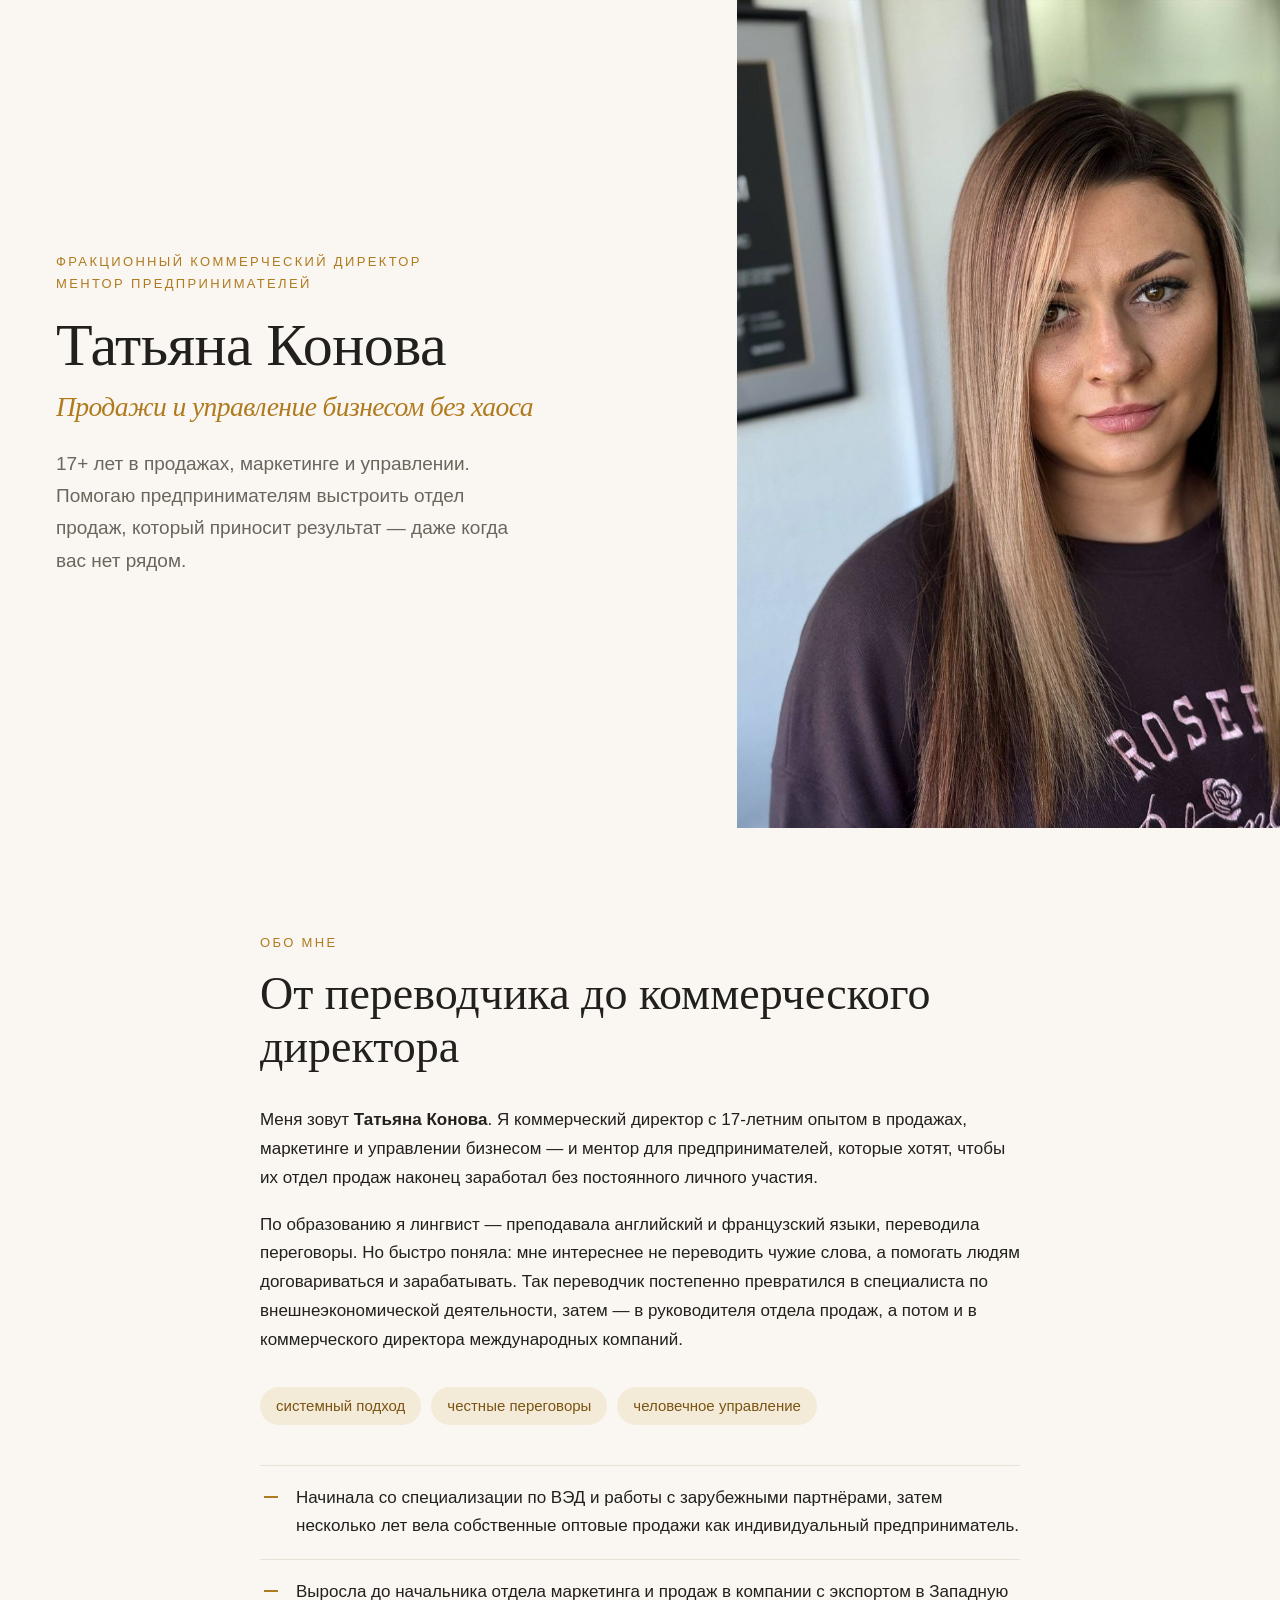
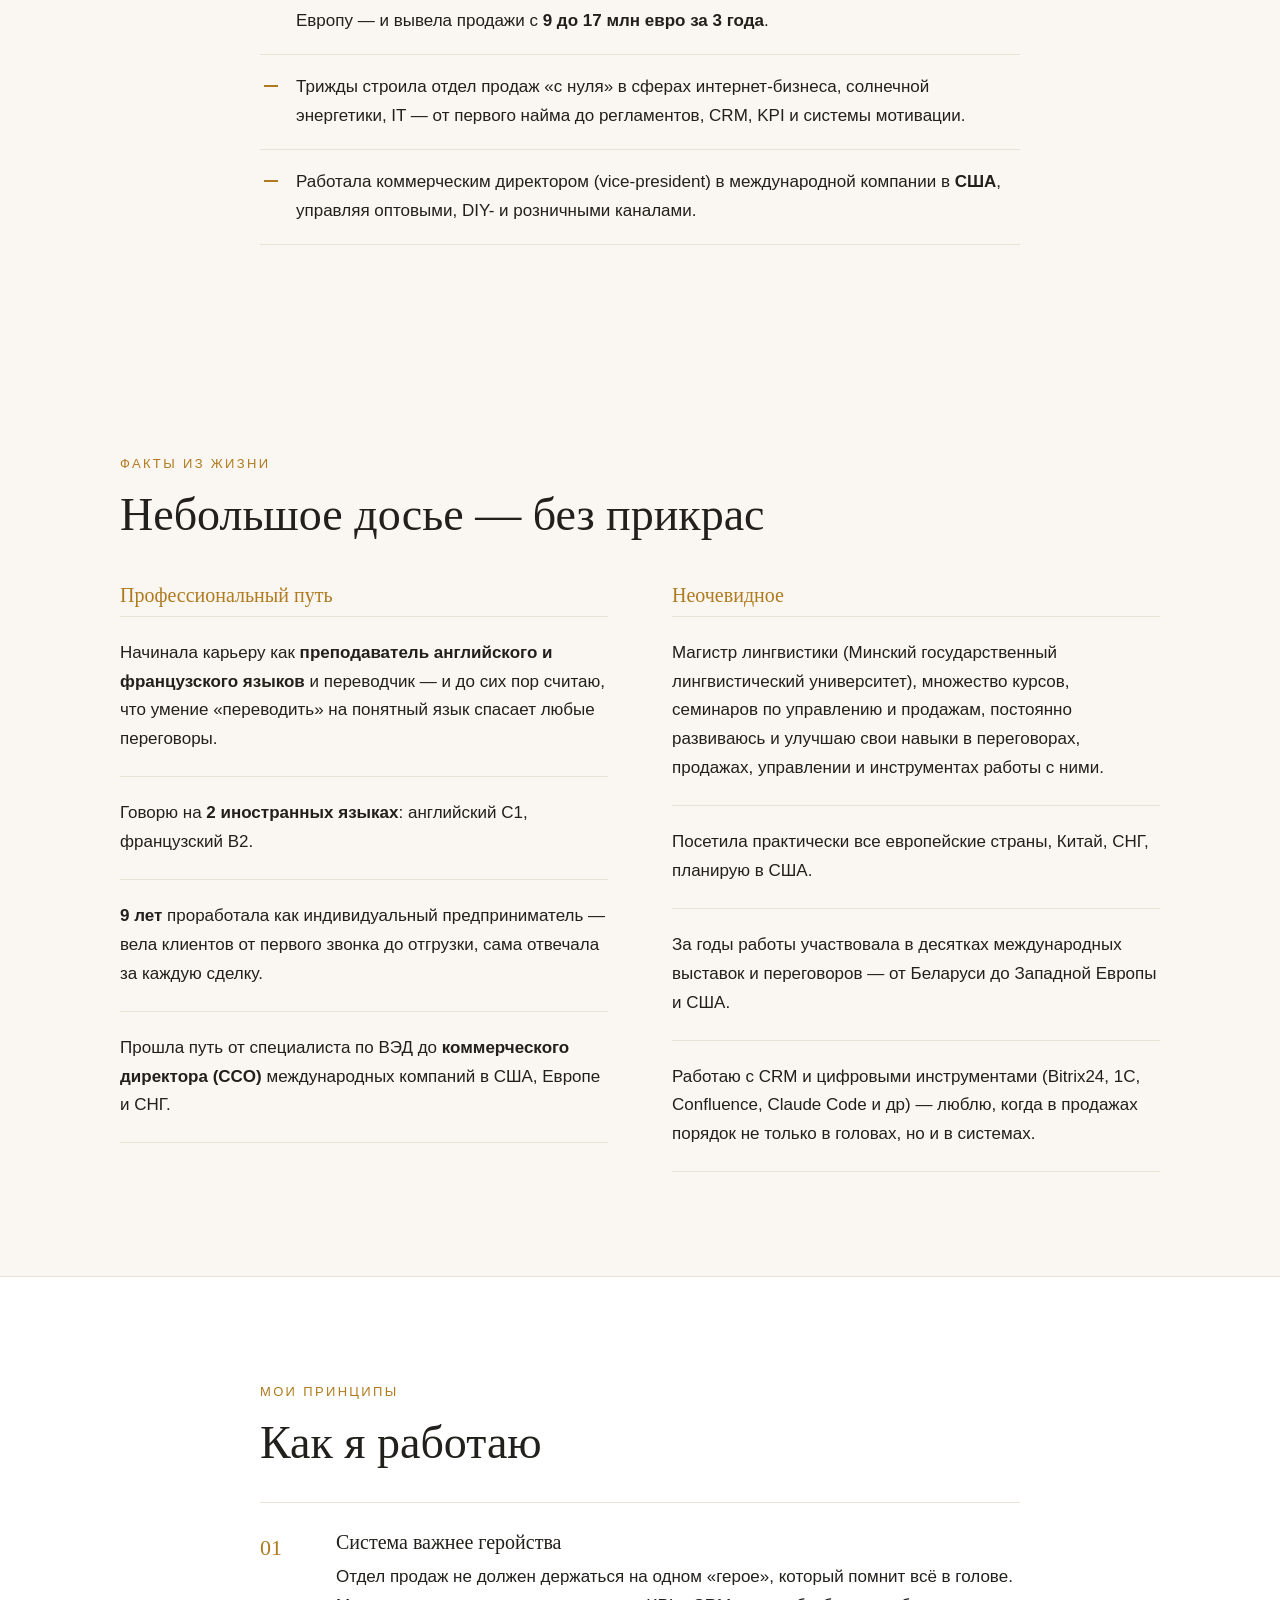
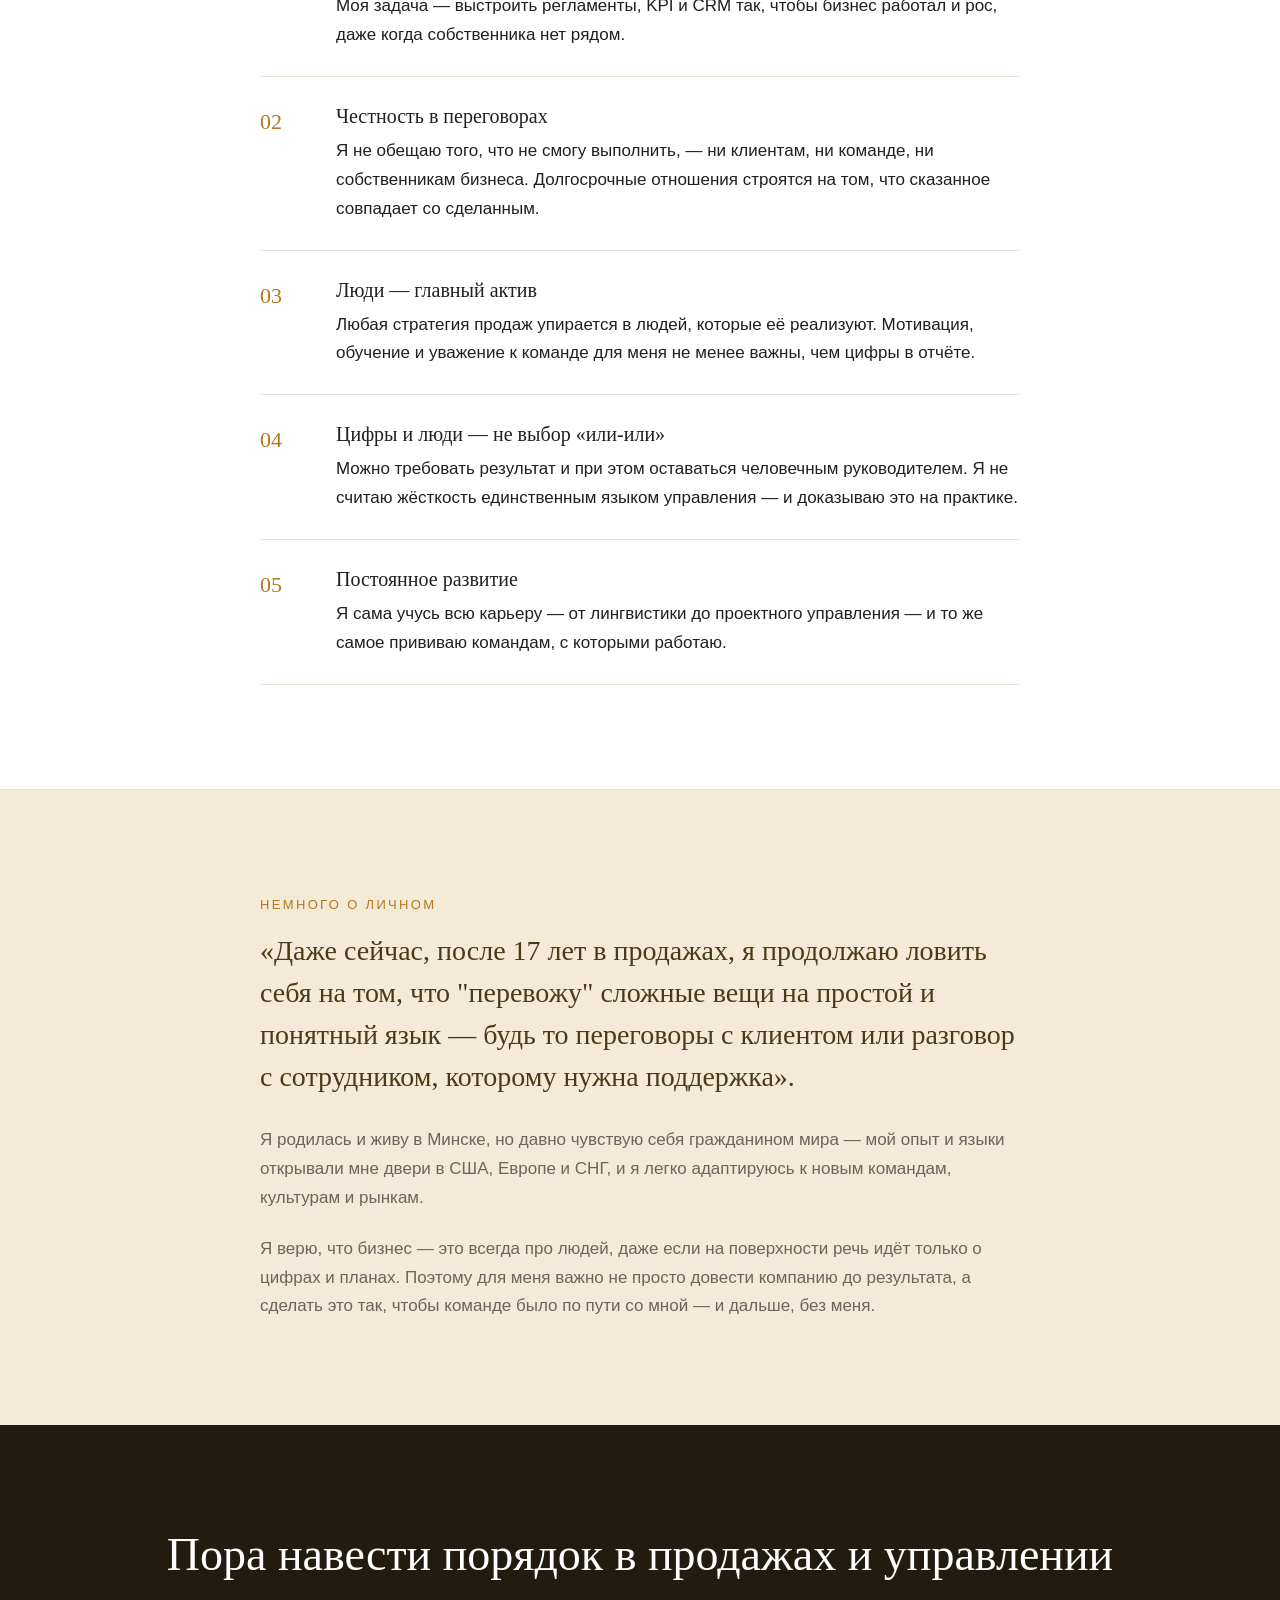
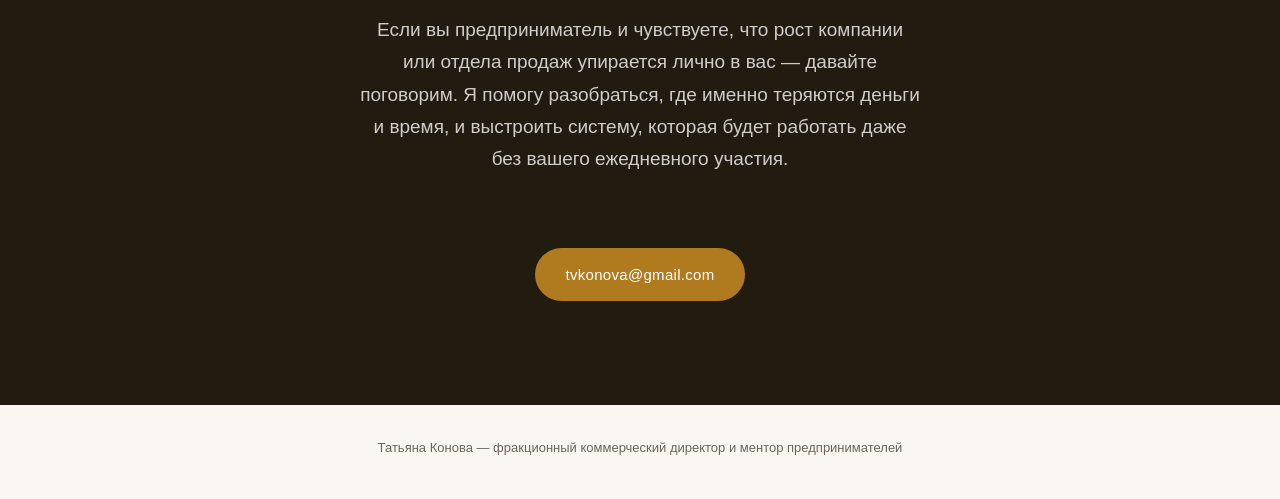
==== index.html @ 81bc940a "Add Persona page" ====
<!DOCTYPE html>
<html lang="ru">
<head>
<meta charset="UTF-8">
<meta name="viewport" content="width=device-width, initial-scale=1">
<title>Татьяна Конова — Коммерческий директор и ментор предпринимателей</title>
<style>
  :root {
    --bg: #faf7f2;
    --surface: #ffffff;
    --text: #22201c;
    --muted: #6b655c;
    --line: #e8e1d6;
    --accent: #b07a1f;
    --accent-soft: #f4ead8;
    --dark: #221b10;
    --serif: Georgia, "Times New Roman", serif;
    --sans: -apple-system, "Segoe UI", Roboto, "Helvetica Neue", Arial, sans-serif;
  }
  * { box-sizing: border-box; margin: 0; padding: 0; }
  html { scroll-behavior: smooth; }
  body {
    font-family: var(--sans);
    background: var(--bg);
    color: var(--text);
    line-height: 1.7;
    font-size: 17px;
    -webkit-font-smoothing: antialiased;
  }
  img { display: block; max-width: 100%; }
  strong { font-weight: 600; }

  /* ---------- Шапка ---------- */
  .hero {
    display: flex;
    min-height: 92vh;
  }
  .hero-text {
    flex: 1.15;
    display: flex;
    flex-direction: column;
    justify-content: center;
    padding: 72px 56px;
  }
  .hero-photo {
    flex: 1;
    position: relative;
    min-height: 420px;
  }
  .hero-photo img {
    position: absolute; inset: 0;
    width: 100%; height: 100%;
    object-fit: cover;
    object-position: center 18%;
  }
  .eyebrow {
    font-size: 13px;
    letter-spacing: .18em;
    text-transform: uppercase;
    color: var(--accent);
    margin-bottom: 18px;
  }
  .hero h1 {
    font-family: var(--serif);
    font-weight: 400;
    font-size: clamp(40px, 5vw, 60px);
    line-height: 1.08;
    letter-spacing: -.01em;
  }
  .hero h1 span { display: block; font-size: .46em; margin-top: 14px; color: var(--accent); font-style: italic; }
  .hero p.lead {
    max-width: 480px;
    margin-top: 26px;
    font-size: 19px;
    color: var(--muted);
  }
  .cta-btn {
    display: inline-block;
    margin-top: 36px;
    padding: 14px 30px;
    background: var(--accent);
    color: #fff;
    text-decoration: none;
    border-radius: 999px;
    font-size: 15px;
    letter-spacing: .02em;
    width: fit-content;
  }
  .cta-btn.ghost {
    background: transparent;
    border: 1px solid var(--accent);
    color: var(--accent);
  }

  /* ---------- Общие секции ---------- */
  section { padding: 104px 24px; }
  .wrap { max-width: 1040px; margin: 0 auto; }
  .wrap.narrow { max-width: 760px; }
  .label {
    font-size: 13px;
    letter-spacing: .18em;
    text-transform: uppercase;
    color: var(--accent);
    margin-bottom: 14px;
  }
  h2 {
    font-family: var(--serif);
    font-weight: 400;
    font-size: clamp(32px, 5vw, 46px);
    line-height: 1.15;
    margin-bottom: 32px;
  }
  h3 { font-family: var(--serif); font-weight: 400; font-size: 23px; line-height: 1.3; margin-bottom: 10px; }
  p + p { margin-top: 18px; }
  .muted { color: var(--muted); }

  /* ---------- Обо мне ---------- */
  .traits { display: flex; flex-wrap: wrap; gap: 10px; margin: 32px 0 8px; }
  .traits li {
    list-style: none;
    padding: 6px 16px;
    border-radius: 999px;
    background: var(--accent-soft);
    color: #7a5413;
    font-size: 15px;
  }
  .path { margin-top: 40px; border-top: 1px solid var(--line); }
  .path li {
    list-style: none;
    padding: 18px 0 18px 36px;
    border-bottom: 1px solid var(--line);
    position: relative;
  }
  .path li::before {
    content: "";
    position: absolute; left: 4px; top: 30px;
    width: 14px; height: 2px;
    background: var(--accent);
  }

  /* ---------- Факты ---------- */
  .facts-grid { display: grid; grid-template-columns: repeat(2, 1fr); gap: 0 64px; }
  .facts-grid h3 { margin: 8px 0 8px; font-size: 20px; color: var(--accent); }
  .fact { padding: 22px 0; border-bottom: 1px solid var(--line); }
  .fact:first-of-type { border-top: 1px solid var(--line); }

  /* ---------- Принципы ---------- */
  .principles { background: var(--surface); border-top: 1px solid var(--line); border-bottom: 1px solid var(--line); }
  .principle-list { margin-top: 24px; }
  .principle {
    display: grid;
    grid-template-columns: 56px 1fr;
    gap: 20px;
    padding: 26px 0;
    border-bottom: 1px solid var(--line);
  }
  .principle:first-child { border-top: 1px solid var(--line); }
  .principle .num { font-family: var(--serif); font-size: 22px; color: var(--accent); }
  .principle h3 { margin-bottom: 8px; font-size: 20px; }

  /* ---------- Личное ---------- */
  .personal {
    background: var(--accent-soft);
  }
  .personal blockquote {
    font-family: var(--serif);
    font-size: clamp(22px, 3vw, 28px);
    line-height: 1.5;
    color: #4a3a17;
  }
  .personal p + p { margin-top: 22px; }

  /* ---------- Призыв к действию ---------- */
  .finale {
    background: var(--dark);
    color: #fff;
  }
  .finale .wrap { text-align: center; }
  .finale h2 { color: #fff; }
  .finale p.lead {
    max-width: 560px;
    margin: 0 auto 8px;
    font-size: 19px;
    color: rgba(255,255,255,.78);
  }
  .finale .cta-row { display: flex; gap: 16px; justify-content: center; margin-top: 36px; flex-wrap: wrap; }
  .finale .cta-btn.ghost { color: #fff; border-color: rgba(255,255,255,.5); }

  /* ---------- Подвал ---------- */
  footer { padding: 32px 24px 40px; font-size: 13px; color: var(--muted); text-align: center; }

  /* ---------- Телефон ---------- */
  @media (max-width: 820px) {
    body { font-size: 16px; }
    section { padding: 72px 16px; }
    .hero { flex-direction: column; min-height: auto; }
    .hero-text { padding: 56px 20px 40px; order: 2; }
    .hero-photo { min-height: 60vh; order: 1; }
    .hero p.lead { font-size: 17px; }
    .facts-grid { grid-template-columns: 1fr; gap: 0; }
    .principle { grid-template-columns: 40px 1fr; gap: 14px; }
    footer { padding: 32px 16px 40px; }
  }
</style>
</head>
<body>

<header class="hero">
  <div class="hero-text">
    <div class="eyebrow">Фракционный коммерческий директор<br>Ментор предпринимателей</div>
    <h1>Татьяна Конова<span>Продажи и управление бизнесом без хаоса</span></h1>
    <p class="lead">17+ лет в продажах, маркетинге и управлении. Помогаю предпринимателям выстроить отдел продаж, который приносит результат — даже когда вас нет рядом.</p>
  </div>
  <div class="hero-photo">
    <img src="images/me.jpg" alt="Татьяна Конова">
  </div>
</header>

<section>
  <div class="wrap narrow">
    <div class="label">Обо мне</div>
    <h2>От переводчика до коммерческого директора</h2>
    <p>Меня зовут <strong>Татьяна Конова</strong>. Я коммерческий директор с 17-летним опытом в продажах, маркетинге и управлении бизнесом — и ментор для предпринимателей, которые хотят, чтобы их отдел продаж наконец заработал без постоянного личного участия.</p>
    <p>По образованию я лингвист — преподавала английский и французский языки, переводила переговоры. Но быстро поняла: мне интереснее не переводить чужие слова, а помогать людям договариваться и зарабатывать. Так переводчик постепенно превратился в специалиста по внешнеэкономической деятельности, затем — в руководителя отдела продаж, а потом и в коммерческого директора международных компаний.</p>
    <ul class="traits">
      <li>системный подход</li>
      <li>честные переговоры</li>
      <li>человечное управление</li>
    </ul>
    <ul class="path">
      <li>Начинала со специализации по ВЭД и работы с зарубежными партнёрами, затем несколько лет вела собственные оптовые продажи как индивидуальный предприниматель.</li>
      <li>Выросла до начальника отдела маркетинга и продаж в компании с экспортом в Западную Европу — и вывела продажи с <strong>9 до 17 млн евро за 3 года</strong>.</li>
      <li>Трижды строила отдел продаж «с нуля» в сферах интернет-бизнеса, солнечной энергетики, IT — от первого найма до регламентов, CRM, KPI и системы мотивации.</li>
      <li>Работала коммерческим директором (vice-president) в международной компании в <strong>США</strong>, управляя оптовыми, DIY- и розничными каналами.</li>
    </ul>
  </div>
</section>

<section>
  <div class="wrap">
    <div class="label">Факты из жизни</div>
    <h2>Небольшое досье — без прикрас</h2>
    <div class="facts-grid">
      <div>
        <h3>Профессиональный путь</h3>
        <div class="fact">Начинала карьеру как <strong>преподаватель английского и французского языков</strong> и переводчик — и до сих пор считаю, что умение «переводить» на понятный язык спасает любые переговоры.</div>
        <div class="fact">Говорю на <strong>2 иностранных языках</strong>: английский C1, французский B2.</div>
        <div class="fact"><strong>9 лет</strong> проработала как индивидуальный предприниматель — вела клиентов от первого звонка до отгрузки, сама отвечала за каждую сделку.</div>
        <div class="fact">Прошла путь от специалиста по ВЭД до <strong>коммерческого директора (CCO)</strong> международных компаний в США, Европе и СНГ.</div>
      </div>
      <div>
        <h3>Неочевидное</h3>
        <div class="fact">Магистр лингвистики (Минский государственный лингвистический университет), множество курсов, семинаров по управлению и продажам, постоянно развиваюсь и улучшаю свои навыки в переговорах, продажах, управлении и инструментах работы с ними.</div>
        <div class="fact">Посетила практически все европейские страны, Китай, СНГ, планирую в США.</div>
        <div class="fact">За годы работы участвовала в десятках международных выставок и переговоров — от Беларуси до Западной Европы и США.</div>
        <div class="fact">Работаю с CRM и цифровыми инструментами (Bitrix24, 1С, Confluence, Claude Code и др) — люблю, когда в продажах порядок не только в головах, но и в системах.</div>
      </div>
    </div>
  </div>
</section>

<section class="principles">
  <div class="wrap narrow">
    <div class="label">Мои принципы</div>
    <h2>Как я работаю</h2>
    <div class="principle-list">
      <div class="principle">
        <div class="num">01</div>
        <div>
          <h3>Система важнее геройства</h3>
          <p>Отдел продаж не должен держаться на одном «герое», который помнит всё в голове. Моя задача — выстроить регламенты, KPI и CRM так, чтобы бизнес работал и рос, даже когда собственника нет рядом.</p>
        </div>
      </div>
      <div class="principle">
        <div class="num">02</div>
        <div>
          <h3>Честность в переговорах</h3>
          <p>Я не обещаю того, что не смогу выполнить, — ни клиентам, ни команде, ни собственникам бизнеса. Долгосрочные отношения строятся на том, что сказанное совпадает со сделанным.</p>
        </div>
      </div>
      <div class="principle">
        <div class="num">03</div>
        <div>
          <h3>Люди — главный актив</h3>
          <p>Любая стратегия продаж упирается в людей, которые её реализуют. Мотивация, обучение и уважение к команде для меня не менее важны, чем цифры в отчёте.</p>
        </div>
      </div>
      <div class="principle">
        <div class="num">04</div>
        <div>
          <h3>Цифры и люди — не выбор «или-или»</h3>
          <p>Можно требовать результат и при этом оставаться человечным руководителем. Я не считаю жёсткость единственным языком управления — и доказываю это на практике.</p>
        </div>
      </div>
      <div class="principle">
        <div class="num">05</div>
        <div>
          <h3>Постоянное развитие</h3>
          <p>Я сама учусь всю карьеру — от лингвистики до проектного управления — и то же самое прививаю командам, с которыми работаю.</p>
        </div>
      </div>
    </div>
  </div>
</section>

<section class="personal">
  <div class="wrap narrow">
    <div class="label">Немного о личном</div>
    <blockquote>«Даже сейчас, после 17 лет в продажах, я продолжаю ловить себя на том, что "перевожу" сложные вещи на простой и понятный язык — будь то переговоры с клиентом или разговор с сотрудником, которому нужна поддержка».</blockquote>
    <p class="muted" style="margin-top:28px;">Я родилась и живу в Минске, но давно чувствую себя гражданином мира — мой опыт и языки открывали мне двери в США, Европе и СНГ, и я легко адаптируюсь к новым командам, культурам и рынкам.</p>
    <p class="muted">Я верю, что бизнес — это всегда про людей, даже если на поверхности речь идёт только о цифрах и планах. Поэтому для меня важно не просто довести компанию до результата, а сделать это так, чтобы команде было по пути со мной — и дальше, без меня.</p>
  </div>
</section>

<section class="finale" id="призыв">
  <div class="wrap">
    <h2>Пора навести порядок в продажах и управлении</h2>
    <p class="lead">Если вы предприниматель и чувствуете, что рост компании или отдела продаж упирается лично в вас — давайте поговорим. Я помогу разобраться, где именно теряются деньги и время, и выстроить систему, которая будет работать даже без вашего ежедневного участия.</p>
    <div class="cta-row">
      <a class="cta-btn" href="mailto:tvkonova@gmail.com">tvkonova@gmail.com</a>
    </div>
  </div>
</section>

<footer>
  Татьяна Конова — фракционный коммерческий директор и ментор предпринимателей
</footer>

</body>
</html>
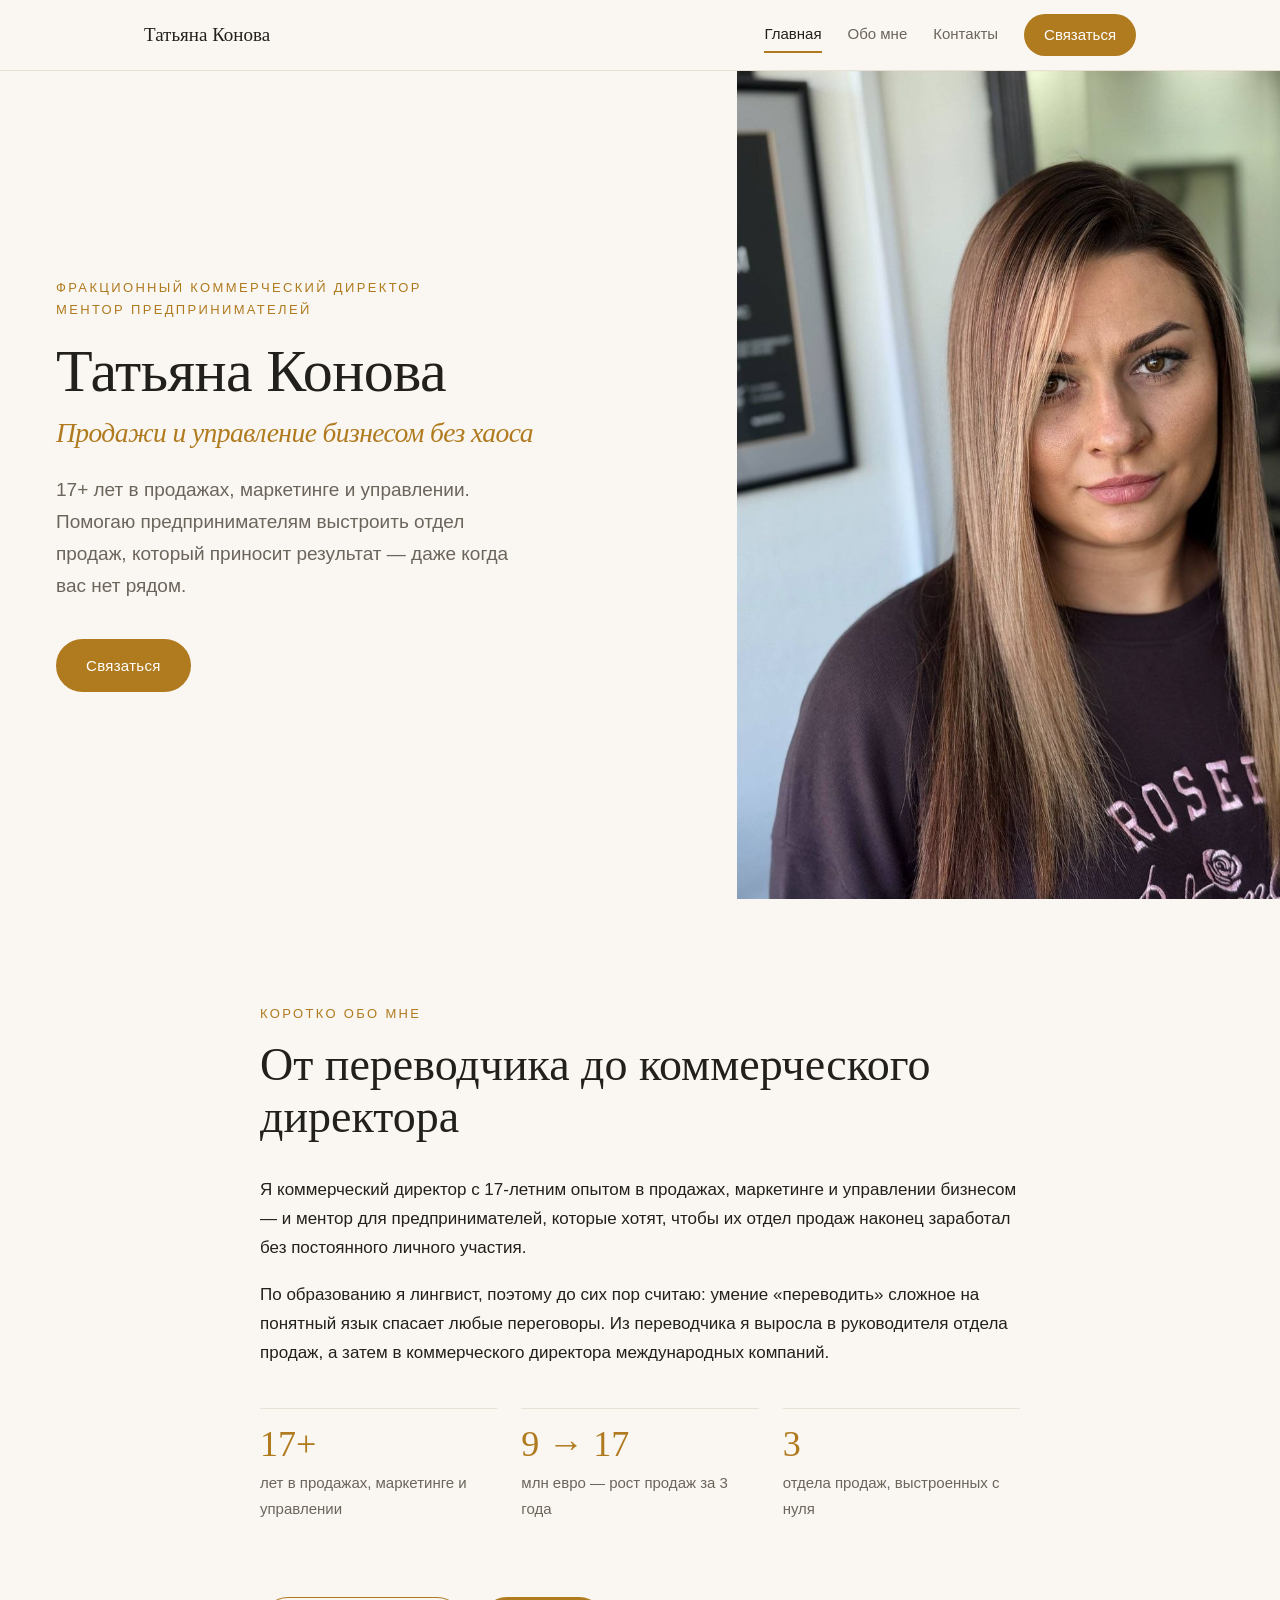
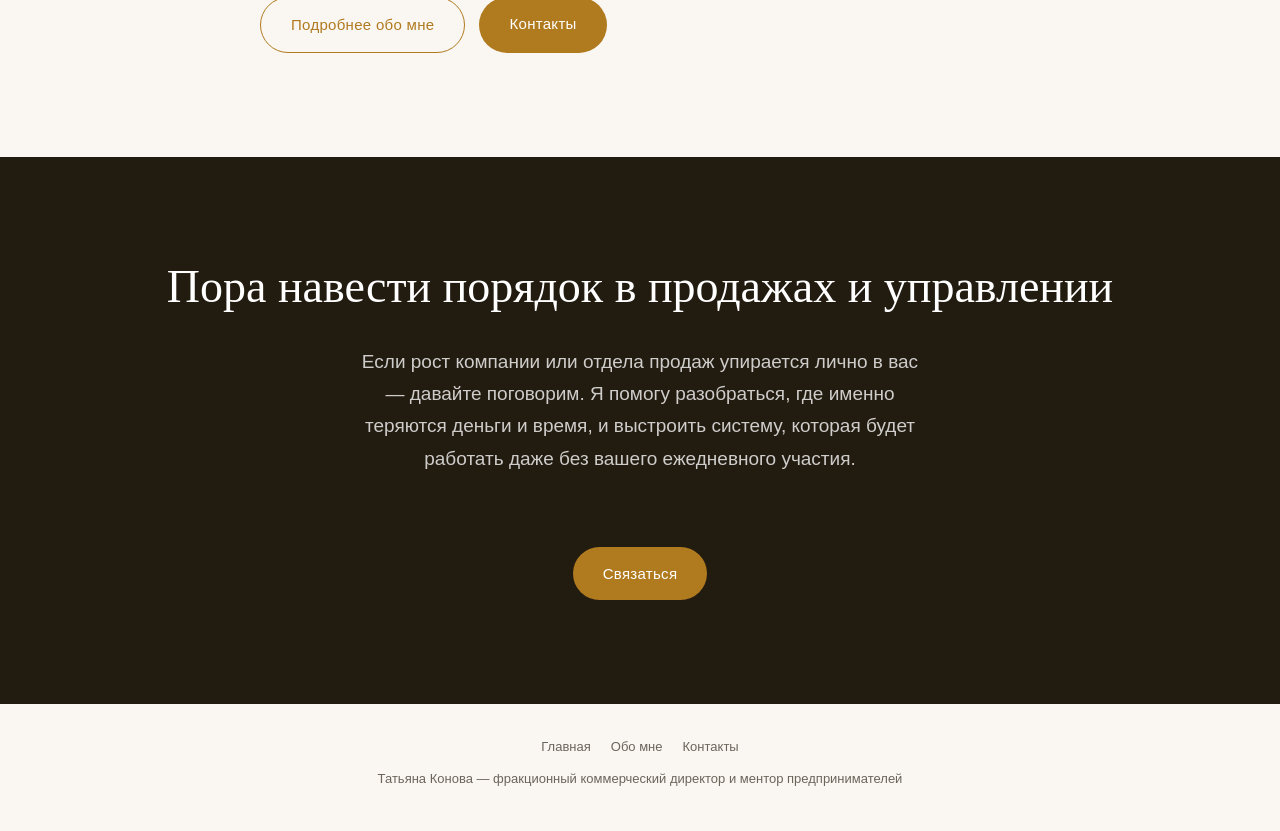
==== commit 10720131: "Split site into 3 pages with shared style.css, sticky nav and contacts page Co-Authored-By: Claude S" ====
--- a/index.html
+++ b/index.html
@@ -4,325 +4,79 @@
 <meta charset="UTF-8">
 <meta name="viewport" content="width=device-width, initial-scale=1">
 <title>Татьяна Конова — Коммерческий директор и ментор предпринимателей</title>
-<style>
-  :root {
-    --bg: #faf7f2;
-    --surface: #ffffff;
-    --text: #22201c;
-    --muted: #6b655c;
-    --line: #e8e1d6;
-    --accent: #b07a1f;
-    --accent-soft: #f4ead8;
-    --dark: #221b10;
-    --serif: Georgia, "Times New Roman", serif;
-    --sans: -apple-system, "Segoe UI", Roboto, "Helvetica Neue", Arial, sans-serif;
-  }
-  * { box-sizing: border-box; margin: 0; padding: 0; }
-  html { scroll-behavior: smooth; }
-  body {
-    font-family: var(--sans);
-    background: var(--bg);
-    color: var(--text);
-    line-height: 1.7;
-    font-size: 17px;
-    -webkit-font-smoothing: antialiased;
-  }
-  img { display: block; max-width: 100%; }
-  strong { font-weight: 600; }
-
-  /* ---------- Шапка ---------- */
-  .hero {
-    display: flex;
-    min-height: 92vh;
-  }
-  .hero-text {
-    flex: 1.15;
-    display: flex;
-    flex-direction: column;
-    justify-content: center;
-    padding: 72px 56px;
-  }
-  .hero-photo {
-    flex: 1;
-    position: relative;
-    min-height: 420px;
-  }
-  .hero-photo img {
-    position: absolute; inset: 0;
-    width: 100%; height: 100%;
-    object-fit: cover;
-    object-position: center 18%;
-  }
-  .eyebrow {
-    font-size: 13px;
-    letter-spacing: .18em;
-    text-transform: uppercase;
-    color: var(--accent);
-    margin-bottom: 18px;
-  }
-  .hero h1 {
-    font-family: var(--serif);
-    font-weight: 400;
-    font-size: clamp(40px, 5vw, 60px);
-    line-height: 1.08;
-    letter-spacing: -.01em;
-  }
-  .hero h1 span { display: block; font-size: .46em; margin-top: 14px; color: var(--accent); font-style: italic; }
-  .hero p.lead {
-    max-width: 480px;
-    margin-top: 26px;
-    font-size: 19px;
-    color: var(--muted);
-  }
-  .cta-btn {
-    display: inline-block;
-    margin-top: 36px;
-    padding: 14px 30px;
-    background: var(--accent);
-    color: #fff;
-    text-decoration: none;
-    border-radius: 999px;
-    font-size: 15px;
-    letter-spacing: .02em;
-    width: fit-content;
-  }
-  .cta-btn.ghost {
-    background: transparent;
-    border: 1px solid var(--accent);
-    color: var(--accent);
-  }
-
-  /* ---------- Общие секции ---------- */
-  section { padding: 104px 24px; }
-  .wrap { max-width: 1040px; margin: 0 auto; }
-  .wrap.narrow { max-width: 760px; }
-  .label {
-    font-size: 13px;
-    letter-spacing: .18em;
-    text-transform: uppercase;
-    color: var(--accent);
-    margin-bottom: 14px;
-  }
-  h2 {
-    font-family: var(--serif);
-    font-weight: 400;
-    font-size: clamp(32px, 5vw, 46px);
-    line-height: 1.15;
-    margin-bottom: 32px;
-  }
-  h3 { font-family: var(--serif); font-weight: 400; font-size: 23px; line-height: 1.3; margin-bottom: 10px; }
-  p + p { margin-top: 18px; }
-  .muted { color: var(--muted); }
-
-  /* ---------- Обо мне ---------- */
-  .traits { display: flex; flex-wrap: wrap; gap: 10px; margin: 32px 0 8px; }
-  .traits li {
-    list-style: none;
-    padding: 6px 16px;
-    border-radius: 999px;
-    background: var(--accent-soft);
-    color: #7a5413;
-    font-size: 15px;
-  }
-  .path { margin-top: 40px; border-top: 1px solid var(--line); }
-  .path li {
-    list-style: none;
-    padding: 18px 0 18px 36px;
-    border-bottom: 1px solid var(--line);
-    position: relative;
-  }
-  .path li::before {
-    content: "";
-    position: absolute; left: 4px; top: 30px;
-    width: 14px; height: 2px;
-    background: var(--accent);
-  }
-
-  /* ---------- Факты ---------- */
-  .facts-grid { display: grid; grid-template-columns: repeat(2, 1fr); gap: 0 64px; }
-  .facts-grid h3 { margin: 8px 0 8px; font-size: 20px; color: var(--accent); }
-  .fact { padding: 22px 0; border-bottom: 1px solid var(--line); }
-  .fact:first-of-type { border-top: 1px solid var(--line); }
-
-  /* ---------- Принципы ---------- */
-  .principles { background: var(--surface); border-top: 1px solid var(--line); border-bottom: 1px solid var(--line); }
-  .principle-list { margin-top: 24px; }
-  .principle {
-    display: grid;
-    grid-template-columns: 56px 1fr;
-    gap: 20px;
-    padding: 26px 0;
-    border-bottom: 1px solid var(--line);
-  }
-  .principle:first-child { border-top: 1px solid var(--line); }
-  .principle .num { font-family: var(--serif); font-size: 22px; color: var(--accent); }
-  .principle h3 { margin-bottom: 8px; font-size: 20px; }
-
-  /* ---------- Личное ---------- */
-  .personal {
-    background: var(--accent-soft);
-  }
-  .personal blockquote {
-    font-family: var(--serif);
-    font-size: clamp(22px, 3vw, 28px);
-    line-height: 1.5;
-    color: #4a3a17;
-  }
-  .personal p + p { margin-top: 22px; }
-
-  /* ---------- Призыв к действию ---------- */
-  .finale {
-    background: var(--dark);
-    color: #fff;
-  }
-  .finale .wrap { text-align: center; }
-  .finale h2 { color: #fff; }
-  .finale p.lead {
-    max-width: 560px;
-    margin: 0 auto 8px;
-    font-size: 19px;
-    color: rgba(255,255,255,.78);
-  }
-  .finale .cta-row { display: flex; gap: 16px; justify-content: center; margin-top: 36px; flex-wrap: wrap; }
-  .finale .cta-btn.ghost { color: #fff; border-color: rgba(255,255,255,.5); }
-
-  /* ---------- Подвал ---------- */
-  footer { padding: 32px 24px 40px; font-size: 13px; color: var(--muted); text-align: center; }
-
-  /* ---------- Телефон ---------- */
-  @media (max-width: 820px) {
-    body { font-size: 16px; }
-    section { padding: 72px 16px; }
-    .hero { flex-direction: column; min-height: auto; }
-    .hero-text { padding: 56px 20px 40px; order: 2; }
-    .hero-photo { min-height: 60vh; order: 1; }
-    .hero p.lead { font-size: 17px; }
-    .facts-grid { grid-template-columns: 1fr; gap: 0; }
-    .principle { grid-template-columns: 40px 1fr; gap: 14px; }
-    footer { padding: 32px 16px 40px; }
-  }
-</style>
+<link rel="stylesheet" href="style.css">
 </head>
 <body>
 
-<header class="hero">
+<header class="site-header">
+  <div class="bar">
+    <a class="brand" href="index.html">Татьяна Конова</a>
+    <nav class="site-nav">
+      <a href="index.html" aria-current="page">Главная</a>
+      <a href="about.html">Обо мне</a>
+      <a href="contacts.html">Контакты</a>
+      <a class="nav-cta" href="contacts.html">Связаться</a>
+    </nav>
+  </div>
+</header>
+
+<div class="hero">
   <div class="hero-text">
     <div class="eyebrow">Фракционный коммерческий директор<br>Ментор предпринимателей</div>
     <h1>Татьяна Конова<span>Продажи и управление бизнесом без хаоса</span></h1>
     <p class="lead">17+ лет в продажах, маркетинге и управлении. Помогаю предпринимателям выстроить отдел продаж, который приносит результат — даже когда вас нет рядом.</p>
+    <a class="cta-btn" href="contacts.html">Связаться</a>
   </div>
   <div class="hero-photo">
     <img src="images/me.jpg" alt="Татьяна Конова">
   </div>
-</header>
+</div>
 
 <section>
   <div class="wrap narrow">
-    <div class="label">Обо мне</div>
+    <div class="label">Коротко обо мне</div>
     <h2>От переводчика до коммерческого директора</h2>
-    <p>Меня зовут <strong>Татьяна Конова</strong>. Я коммерческий директор с 17-летним опытом в продажах, маркетинге и управлении бизнесом — и ментор для предпринимателей, которые хотят, чтобы их отдел продаж наконец заработал без постоянного личного участия.</p>
-    <p>По образованию я лингвист — преподавала английский и французский языки, переводила переговоры. Но быстро поняла: мне интереснее не переводить чужие слова, а помогать людям договариваться и зарабатывать. Так переводчик постепенно превратился в специалиста по внешнеэкономической деятельности, затем — в руководителя отдела продаж, а потом и в коммерческого директора международных компаний.</p>
-    <ul class="traits">
-      <li>системный подход</li>
-      <li>честные переговоры</li>
-      <li>человечное управление</li>
-    </ul>
-    <ul class="path">
-      <li>Начинала со специализации по ВЭД и работы с зарубежными партнёрами, затем несколько лет вела собственные оптовые продажи как индивидуальный предприниматель.</li>
-      <li>Выросла до начальника отдела маркетинга и продаж в компании с экспортом в Западную Европу — и вывела продажи с <strong>9 до 17 млн евро за 3 года</strong>.</li>
-      <li>Трижды строила отдел продаж «с нуля» в сферах интернет-бизнеса, солнечной энергетики, IT — от первого найма до регламентов, CRM, KPI и системы мотивации.</li>
-      <li>Работала коммерческим директором (vice-president) в международной компании в <strong>США</strong>, управляя оптовыми, DIY- и розничными каналами.</li>
-    </ul>
-  </div>
-</section>
+    <p>Я коммерческий директор с 17-летним опытом в продажах, маркетинге и управлении бизнесом — и ментор для предпринимателей, которые хотят, чтобы их отдел продаж наконец заработал без постоянного личного участия.</p>
+    <p>По образованию я лингвист, поэтому до сих пор считаю: умение «переводить» сложное на понятный язык спасает любые переговоры. Из переводчика я выросла в руководителя отдела продаж, а затем в коммерческого директора международных компаний.</p>
 
-<section>
-  <div class="wrap">
-    <div class="label">Факты из жизни</div>
-    <h2>Небольшое досье — без прикрас</h2>
-    <div class="facts-grid">
-      <div>
-        <h3>Профессиональный путь</h3>
-        <div class="fact">Начинала карьеру как <strong>преподаватель английского и французского языков</strong> и переводчик — и до сих пор считаю, что умение «переводить» на понятный язык спасает любые переговоры.</div>
-        <div class="fact">Говорю на <strong>2 иностранных языках</strong>: английский C1, французский B2.</div>
-        <div class="fact"><strong>9 лет</strong> проработала как индивидуальный предприниматель — вела клиентов от первого звонка до отгрузки, сама отвечала за каждую сделку.</div>
-        <div class="fact">Прошла путь от специалиста по ВЭД до <strong>коммерческого директора (CCO)</strong> международных компаний в США, Европе и СНГ.</div>
+    <div class="stats">
+      <div class="stat">
+        <div class="num">17+</div>
+        <div class="cap">лет в продажах, маркетинге и управлении</div>
       </div>
-      <div>
-        <h3>Неочевидное</h3>
-        <div class="fact">Магистр лингвистики (Минский государственный лингвистический университет), множество курсов, семинаров по управлению и продажам, постоянно развиваюсь и улучшаю свои навыки в переговорах, продажах, управлении и инструментах работы с ними.</div>
-        <div class="fact">Посетила практически все европейские страны, Китай, СНГ, планирую в США.</div>
-        <div class="fact">За годы работы участвовала в десятках международных выставок и переговоров — от Беларуси до Западной Европы и США.</div>
-        <div class="fact">Работаю с CRM и цифровыми инструментами (Bitrix24, 1С, Confluence, Claude Code и др) — люблю, когда в продажах порядок не только в головах, но и в системах.</div>
+      <div class="stat">
+        <div class="num">9 → 17</div>
+        <div class="cap">млн евро — рост продаж за 3 года</div>
       </div>
+      <div class="stat">
+        <div class="num">3</div>
+        <div class="cap">отдела продаж, выстроенных с нуля</div>
+      </div>
+    </div>
+
+    <div class="btn-row" style="margin-top:40px;">
+      <a class="cta-btn ghost" href="about.html">Подробнее обо мне</a>
+      <a class="cta-btn" href="contacts.html">Контакты</a>
     </div>
   </div>
 </section>
 
-<section class="principles">
-  <div class="wrap narrow">
-    <div class="label">Мои принципы</div>
-    <h2>Как я работаю</h2>
-    <div class="principle-list">
-      <div class="principle">
-        <div class="num">01</div>
-        <div>
-          <h3>Система важнее геройства</h3>
-          <p>Отдел продаж не должен держаться на одном «герое», который помнит всё в голове. Моя задача — выстроить регламенты, KPI и CRM так, чтобы бизнес работал и рос, даже когда собственника нет рядом.</p>
-        </div>
-      </div>
-      <div class="principle">
-        <div class="num">02</div>
-        <div>
-          <h3>Честность в переговорах</h3>
-          <p>Я не обещаю того, что не смогу выполнить, — ни клиентам, ни команде, ни собственникам бизнеса. Долгосрочные отношения строятся на том, что сказанное совпадает со сделанным.</p>
-        </div>
-      </div>
-      <div class="principle">
-        <div class="num">03</div>
-        <div>
-          <h3>Люди — главный актив</h3>
-          <p>Любая стратегия продаж упирается в людей, которые её реализуют. Мотивация, обучение и уважение к команде для меня не менее важны, чем цифры в отчёте.</p>
-        </div>
-      </div>
-      <div class="principle">
-        <div class="num">04</div>
-        <div>
-          <h3>Цифры и люди — не выбор «или-или»</h3>
-          <p>Можно требовать результат и при этом оставаться человечным руководителем. Я не считаю жёсткость единственным языком управления — и доказываю это на практике.</p>
-        </div>
-      </div>
-      <div class="principle">
-        <div class="num">05</div>
-        <div>
-          <h3>Постоянное развитие</h3>
-          <p>Я сама учусь всю карьеру — от лингвистики до проектного управления — и то же самое прививаю командам, с которыми работаю.</p>
-        </div>
-      </div>
-    </div>
-  </div>
-</section>
-
-<section class="personal">
-  <div class="wrap narrow">
-    <div class="label">Немного о личном</div>
-    <blockquote>«Даже сейчас, после 17 лет в продажах, я продолжаю ловить себя на том, что "перевожу" сложные вещи на простой и понятный язык — будь то переговоры с клиентом или разговор с сотрудником, которому нужна поддержка».</blockquote>
-    <p class="muted" style="margin-top:28px;">Я родилась и живу в Минске, но давно чувствую себя гражданином мира — мой опыт и языки открывали мне двери в США, Европе и СНГ, и я легко адаптируюсь к новым командам, культурам и рынкам.</p>
-    <p class="muted">Я верю, что бизнес — это всегда про людей, даже если на поверхности речь идёт только о цифрах и планах. Поэтому для меня важно не просто довести компанию до результата, а сделать это так, чтобы команде было по пути со мной — и дальше, без меня.</p>
-  </div>
-</section>
-
-<section class="finale" id="призыв">
+<section class="finale">
   <div class="wrap">
     <h2>Пора навести порядок в продажах и управлении</h2>
-    <p class="lead">Если вы предприниматель и чувствуете, что рост компании или отдела продаж упирается лично в вас — давайте поговорим. Я помогу разобраться, где именно теряются деньги и время, и выстроить систему, которая будет работать даже без вашего ежедневного участия.</p>
+    <p class="lead">Если рост компании или отдела продаж упирается лично в вас — давайте поговорим. Я помогу разобраться, где именно теряются деньги и время, и выстроить систему, которая будет работать даже без вашего ежедневного участия.</p>
     <div class="cta-row">
-      <a class="cta-btn" href="mailto:tvkonova@gmail.com">tvkonova@gmail.com</a>
+      <a class="cta-btn" href="contacts.html">Связаться</a>
     </div>
   </div>
 </section>
 
 <footer>
+  <nav>
+    <a href="index.html">Главная</a>
+    <a href="about.html">Обо мне</a>
+    <a href="contacts.html">Контакты</a>
+  </nav>
   Татьяна Конова — фракционный коммерческий директор и ментор предпринимателей
 </footer>
 
--- a/style.css
+++ b/style.css
@@ -0,0 +1,256 @@
+:root {
+  --bg: #faf7f2;
+  --surface: #ffffff;
+  --text: #22201c;
+  --muted: #6b655c;
+  --line: #e8e1d6;
+  --accent: #b07a1f;
+  --accent-soft: #f4ead8;
+  --dark: #221b10;
+  --serif: Georgia, "Times New Roman", serif;
+  --sans: -apple-system, "Segoe UI", Roboto, "Helvetica Neue", Arial, sans-serif;
+}
+* { box-sizing: border-box; margin: 0; padding: 0; }
+html { scroll-behavior: smooth; }
+body {
+  font-family: var(--sans);
+  background: var(--bg);
+  color: var(--text);
+  line-height: 1.7;
+  font-size: 17px;
+  -webkit-font-smoothing: antialiased;
+}
+img { display: block; max-width: 100%; }
+strong { font-weight: 600; }
+
+/* ---------- Шапка ---------- */
+.hero {
+  display: flex;
+  min-height: 92vh;
+}
+.hero-text {
+  flex: 1.15;
+  display: flex;
+  flex-direction: column;
+  justify-content: center;
+  padding: 72px 56px;
+}
+.hero-photo {
+  flex: 1;
+  position: relative;
+  min-height: 420px;
+}
+.hero-photo img {
+  position: absolute; inset: 0;
+  width: 100%; height: 100%;
+  object-fit: cover;
+  object-position: center 18%;
+}
+.eyebrow {
+  font-size: 13px;
+  letter-spacing: .18em;
+  text-transform: uppercase;
+  color: var(--accent);
+  margin-bottom: 18px;
+}
+.hero h1 {
+  font-family: var(--serif);
+  font-weight: 400;
+  font-size: clamp(40px, 5vw, 60px);
+  line-height: 1.08;
+  letter-spacing: -.01em;
+}
+.hero h1 span { display: block; font-size: .46em; margin-top: 14px; color: var(--accent); font-style: italic; }
+.hero p.lead {
+  max-width: 480px;
+  margin-top: 26px;
+  font-size: 19px;
+  color: var(--muted);
+}
+.cta-btn {
+  display: inline-block;
+  margin-top: 36px;
+  padding: 14px 30px;
+  background: var(--accent);
+  color: #fff;
+  text-decoration: none;
+  border-radius: 999px;
+  font-size: 15px;
+  letter-spacing: .02em;
+  width: fit-content;
+}
+.cta-btn.ghost {
+  background: transparent;
+  border: 1px solid var(--accent);
+  color: var(--accent);
+}
+
+/* ---------- Общие секции ---------- */
+section { padding: 104px 24px; }
+.wrap { max-width: 1040px; margin: 0 auto; }
+.wrap.narrow { max-width: 760px; }
+.label {
+  font-size: 13px;
+  letter-spacing: .18em;
+  text-transform: uppercase;
+  color: var(--accent);
+  margin-bottom: 14px;
+}
+h2 {
+  font-family: var(--serif);
+  font-weight: 400;
+  font-size: clamp(32px, 5vw, 46px);
+  line-height: 1.15;
+  margin-bottom: 32px;
+}
+h3 { font-family: var(--serif); font-weight: 400; font-size: 23px; line-height: 1.3; margin-bottom: 10px; }
+p + p { margin-top: 18px; }
+.muted { color: var(--muted); }
+
+/* ---------- Обо мне ---------- */
+.traits { display: flex; flex-wrap: wrap; gap: 10px; margin: 32px 0 8px; }
+.traits li {
+  list-style: none;
+  padding: 6px 16px;
+  border-radius: 999px;
+  background: var(--accent-soft);
+  color: #7a5413;
+  font-size: 15px;
+}
+.path { margin-top: 40px; border-top: 1px solid var(--line); }
+.path li {
+  list-style: none;
+  padding: 18px 0 18px 36px;
+  border-bottom: 1px solid var(--line);
+  position: relative;
+}
+.path li::before {
+  content: "";
+  position: absolute; left: 4px; top: 30px;
+  width: 14px; height: 2px;
+  background: var(--accent);
+}
+
+/* ---------- Факты ---------- */
+.facts-grid { display: grid; grid-template-columns: repeat(2, 1fr); gap: 0 64px; }
+.facts-grid h3 { margin: 8px 0 8px; font-size: 20px; color: var(--accent); }
+.fact { padding: 22px 0; border-bottom: 1px solid var(--line); }
+.fact:first-of-type { border-top: 1px solid var(--line); }
+
+/* ---------- Принципы ---------- */
+.principles { background: var(--surface); border-top: 1px solid var(--line); border-bottom: 1px solid var(--line); }
+.principle-list { margin-top: 24px; }
+.principle {
+  display: grid;
+  grid-template-columns: 56px 1fr;
+  gap: 20px;
+  padding: 26px 0;
+  border-bottom: 1px solid var(--line);
+}
+.principle:first-child { border-top: 1px solid var(--line); }
+.principle .num { font-family: var(--serif); font-size: 22px; color: var(--accent); }
+.principle h3 { margin-bottom: 8px; font-size: 20px; }
+
+/* ---------- Личное ---------- */
+.personal {
+  background: var(--accent-soft);
+}
+.personal blockquote {
+  font-family: var(--serif);
+  font-size: clamp(22px, 3vw, 28px);
+  line-height: 1.5;
+  color: #4a3a17;
+}
+.personal p + p { margin-top: 22px; }
+
+/* ---------- Призыв к действию ---------- */
+.finale {
+  background: var(--dark);
+  color: #fff;
+}
+.finale .wrap { text-align: center; }
+.finale h2 { color: #fff; }
+.finale p.lead {
+  max-width: 560px;
+  margin: 0 auto 8px;
+  font-size: 19px;
+  color: rgba(255,255,255,.78);
+}
+.finale .cta-row { display: flex; gap: 16px; justify-content: center; margin-top: 36px; flex-wrap: wrap; }
+.finale .cta-btn.ghost { color: #fff; border-color: rgba(255,255,255,.5); }
+
+/* ---------- Подвал ---------- */
+footer { padding: 32px 24px 40px; font-size: 13px; color: var(--muted); text-align: center; }
+footer nav { margin-bottom: 10px; display: flex; gap: 20px; justify-content: center; flex-wrap: wrap; }
+footer nav a { color: var(--muted); text-decoration: none; }
+footer nav a:hover { color: var(--accent); }
+
+/* ---------- Шапка с меню ---------- */
+.site-header {
+  position: sticky; top: 0; z-index: 10;
+  background: rgba(250,247,242,.94);
+  border-bottom: 1px solid var(--line);
+}
+.site-header .bar {
+  max-width: 1040px; margin: 0 auto;
+  padding: 14px 24px;
+  display: flex; align-items: center; justify-content: space-between; gap: 16px;
+}
+.brand { font-family: var(--serif); font-size: 19px; color: var(--text); text-decoration: none; white-space: nowrap; }
+.site-nav { display: flex; align-items: center; gap: 26px; }
+.site-nav a { color: var(--muted); text-decoration: none; font-size: 15px; padding: 4px 0; border-bottom: 2px solid transparent; }
+.site-nav a:hover { color: var(--text); }
+.site-nav a[aria-current="page"] { color: var(--text); border-bottom-color: var(--accent); }
+.site-nav a.nav-cta {
+  background: var(--accent); color: #fff; border: 0;
+  padding: 8px 20px; border-radius: 999px;
+}
+.site-nav a.nav-cta:hover { color: #fff; opacity: .9; }
+
+/* ---------- Главная: коротко + цифры ---------- */
+.stats { display: grid; grid-template-columns: repeat(3, 1fr); gap: 24px; margin-top: 40px; }
+.stat { border-top: 1px solid var(--line); padding-top: 16px; }
+.stat .num { font-family: var(--serif); font-size: 36px; color: var(--accent); line-height: 1.1; }
+.stat .cap { margin-top: 6px; font-size: 15px; color: var(--muted); }
+.btn-row { display: flex; gap: 14px; flex-wrap: wrap; margin-top: 8px; }
+
+/* ---------- Контакты ---------- */
+.page-title { padding-top: 72px; padding-bottom: 88px; }
+.contact-grid { display: grid; grid-template-columns: repeat(2, 1fr); gap: 16px; margin-top: 32px; }
+.contact-card {
+  display: block;
+  padding: 22px 24px;
+  background: var(--surface);
+  border: 1px solid var(--line);
+  border-radius: 12px;
+  color: var(--text);
+  text-decoration: none;
+}
+.contact-card:hover { border-color: var(--accent); }
+.contact-card .kind { font-size: 13px; letter-spacing: .14em; text-transform: uppercase; color: var(--accent); }
+.contact-card .val { font-family: var(--serif); font-size: 21px; margin-top: 6px; word-break: break-word; }
+.letter { margin-top: 56px; padding: 28px; background: var(--accent-soft); border-radius: 12px; }
+.letter h3 { margin-bottom: 12px; }
+.letter ul { margin: 12px 0 0 20px; }
+.letter li { margin-top: 6px; }
+
+/* ---------- Телефон ---------- */
+@media (max-width: 820px) {
+  body { font-size: 16px; }
+  .site-header .bar { padding: 10px 16px; }
+  .brand { font-size: 17px; }
+  .site-nav { gap: 14px; }
+  .site-nav a { font-size: 14px; }
+  .site-nav a.nav-cta { display: none; }
+  .stats { grid-template-columns: 1fr; gap: 16px; }
+  .contact-grid { grid-template-columns: 1fr; }
+  .page-title { padding-top: 48px; }
+  section { padding: 72px 16px; }
+  .hero { flex-direction: column; min-height: auto; }
+  .hero-text { padding: 56px 20px 40px; order: 2; }
+  .hero-photo { min-height: 60vh; order: 1; }
+  .hero p.lead { font-size: 17px; }
+  .facts-grid { grid-template-columns: 1fr; gap: 0; }
+  .principle { grid-template-columns: 40px 1fr; gap: 14px; }
+  footer { padding: 32px 16px 40px; }
+}
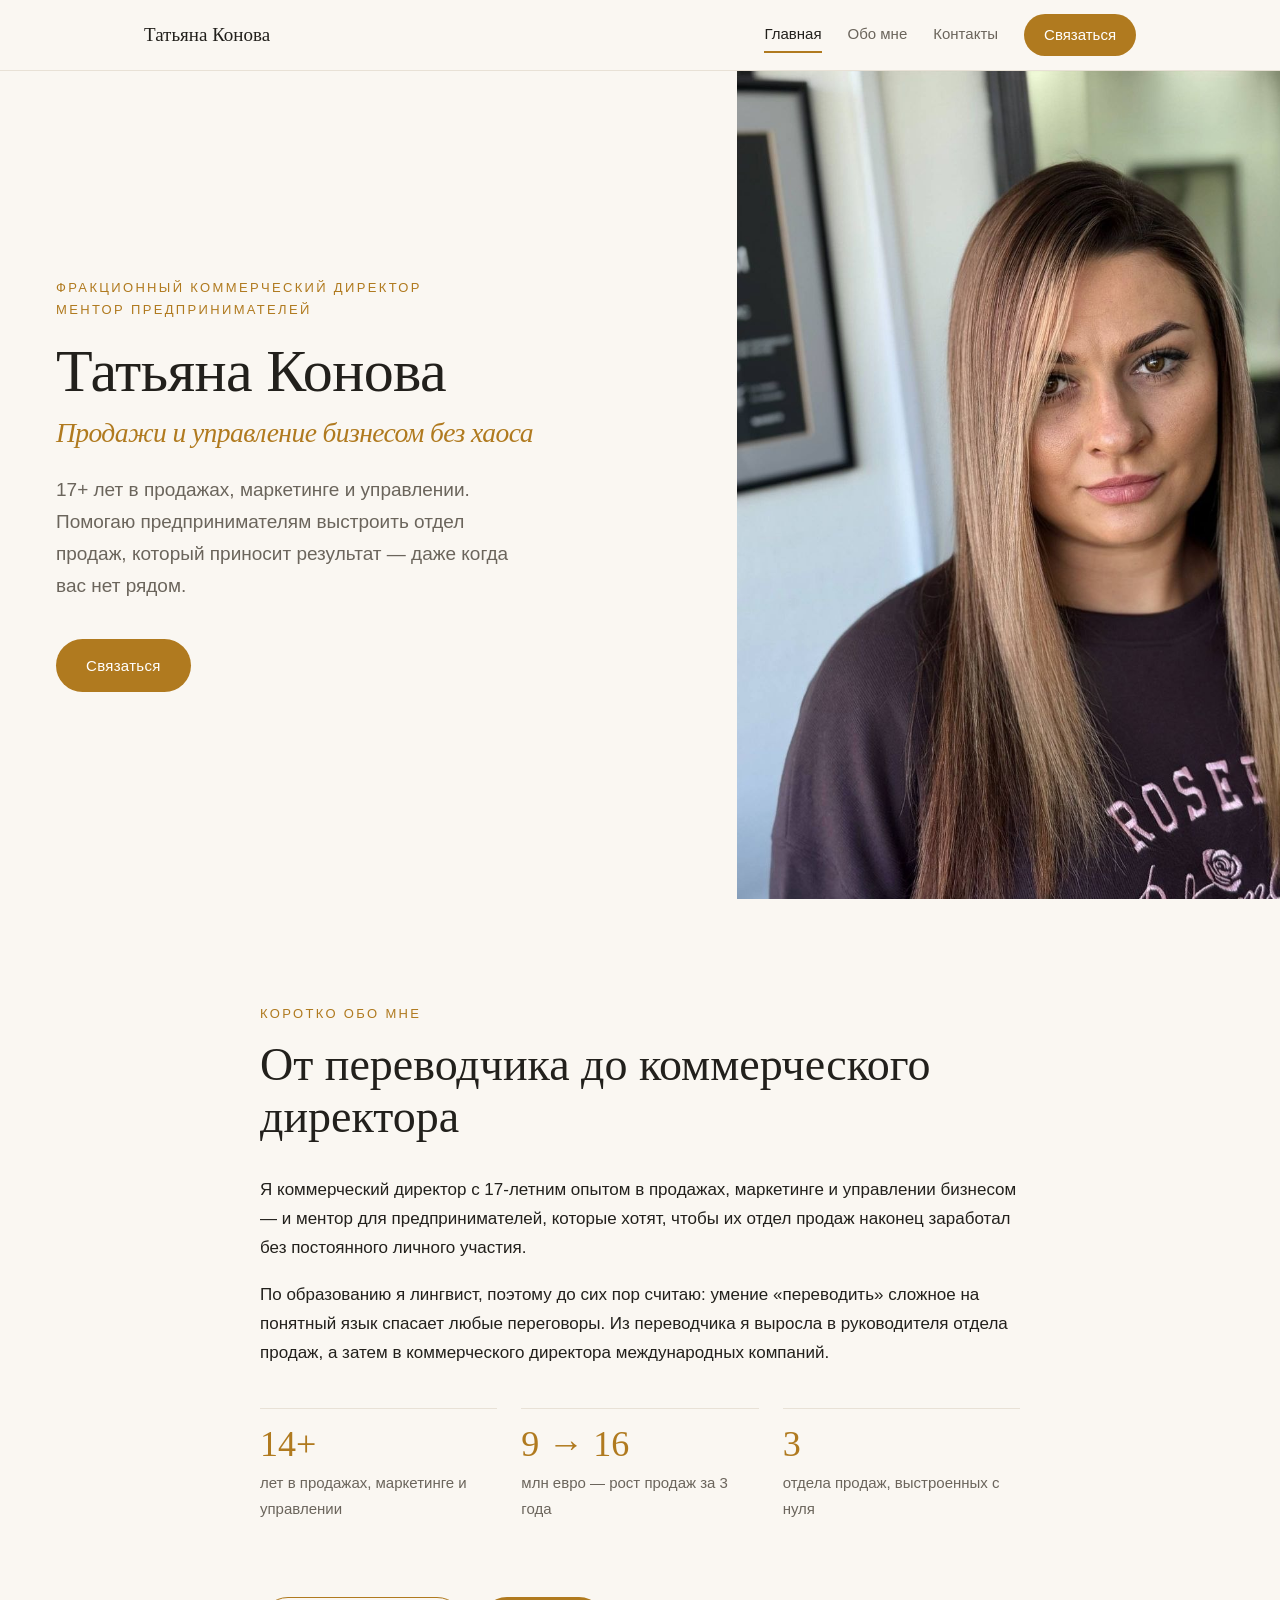
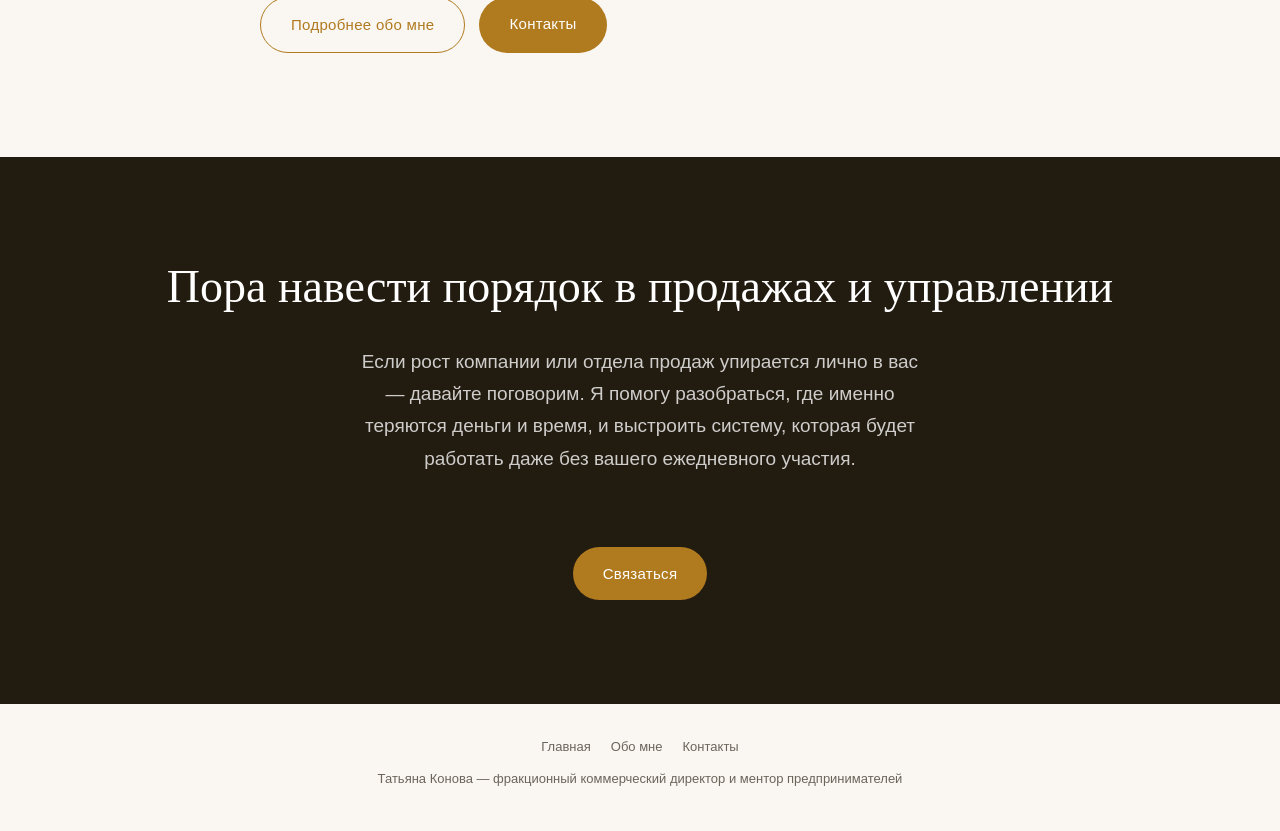
==== commit b4b294f4: "Add scroll-reveal, animated counters, copy-to-clipboard, OG tags and favicon Adds a shared vanilla-J" ====
--- a/index.html
+++ b/index.html
@@ -4,6 +4,13 @@
 <meta charset="UTF-8">
 <meta name="viewport" content="width=device-width, initial-scale=1">
 <title>Татьяна Конова — Коммерческий директор и ментор предпринимателей</title>
+<meta name="description" content="17+ лет в продажах, маркетинге и управлении. Помогаю предпринимателям выстроить отдел продаж, который приносит результат — даже когда вас нет рядом.">
+<link rel="icon" type="image/svg+xml" href="favicon.svg">
+<meta property="og:type" content="website">
+<meta property="og:title" content="Татьяна Конова — фракционный коммерческий директор и ментор предпринимателей">
+<meta property="og:description" content="17+ лет в продажах, маркетинге и управлении. Помогаю предпринимателям выстроить отдел продаж, который приносит результат — даже когда вас нет рядом.">
+<meta property="og:image" content="images/me.jpg">
+<meta name="twitter:card" content="summary_large_image">
 <link rel="stylesheet" href="style.css">
 </head>
 <body>
@@ -32,7 +39,7 @@
   </div>
 </div>
 
-<section>
+<section class="reveal">
   <div class="wrap narrow">
     <div class="label">Коротко обо мне</div>
     <h2>От переводчика до коммерческого директора</h2>
@@ -41,15 +48,15 @@
 
     <div class="stats">
       <div class="stat">
-        <div class="num">17+</div>
+        <div class="num" data-count-to="17" data-count-suffix="+">0+</div>
         <div class="cap">лет в продажах, маркетинге и управлении</div>
       </div>
       <div class="stat">
-        <div class="num">9 → 17</div>
+        <div class="num"><span>9 → </span><span data-count-to="17" data-count-from="9">9</span></div>
         <div class="cap">млн евро — рост продаж за 3 года</div>
       </div>
       <div class="stat">
-        <div class="num">3</div>
+        <div class="num" data-count-to="3">0</div>
         <div class="cap">отдела продаж, выстроенных с нуля</div>
       </div>
     </div>
@@ -61,7 +68,7 @@
   </div>
 </section>
 
-<section class="finale">
+<section class="finale reveal">
   <div class="wrap">
     <h2>Пора навести порядок в продажах и управлении</h2>
     <p class="lead">Если рост компании или отдела продаж упирается лично в вас — давайте поговорим. Я помогу разобраться, где именно теряются деньги и время, и выстроить систему, которая будет работать даже без вашего ежедневного участия.</p>
@@ -80,5 +87,6 @@
   Татьяна Конова — фракционный коммерческий директор и ментор предпринимателей
 </footer>
 
+<script defer src="script.js"></script>
 </body>
 </html>
--- a/style.css
+++ b/style.css
@@ -233,6 +233,38 @@
 .letter h3 { margin-bottom: 12px; }
 .letter ul { margin: 12px 0 0 20px; }
 .letter li { margin-top: 6px; }
+
+/* ---------- Появление секций при скролле ---------- */
+.reveal {
+  opacity: 0;
+  transform: translateY(16px);
+  transition: opacity .6s ease, transform .6s ease;
+}
+.reveal.is-visible {
+  opacity: 1;
+  transform: translateY(0);
+}
+@media (prefers-reduced-motion: reduce) {
+  .reveal { opacity: 1; transform: none; transition: none; }
+}
+
+/* ---------- Копирование email: подсказка ---------- */
+.contact-card { position: relative; }
+.copy-toast {
+  position: absolute;
+  top: -10px; right: 16px;
+  background: var(--dark);
+  color: #fff;
+  font-size: 13px;
+  padding: 6px 12px;
+  border-radius: 999px;
+  opacity: 0;
+  transform: translateY(0);
+  transition: opacity .25s ease, transform .25s ease;
+  pointer-events: none;
+  white-space: nowrap;
+}
+.copy-toast.is-visible { opacity: 1; transform: translateY(-10px); }
 
 /* ---------- Телефон ---------- */
 @media (max-width: 820px) {
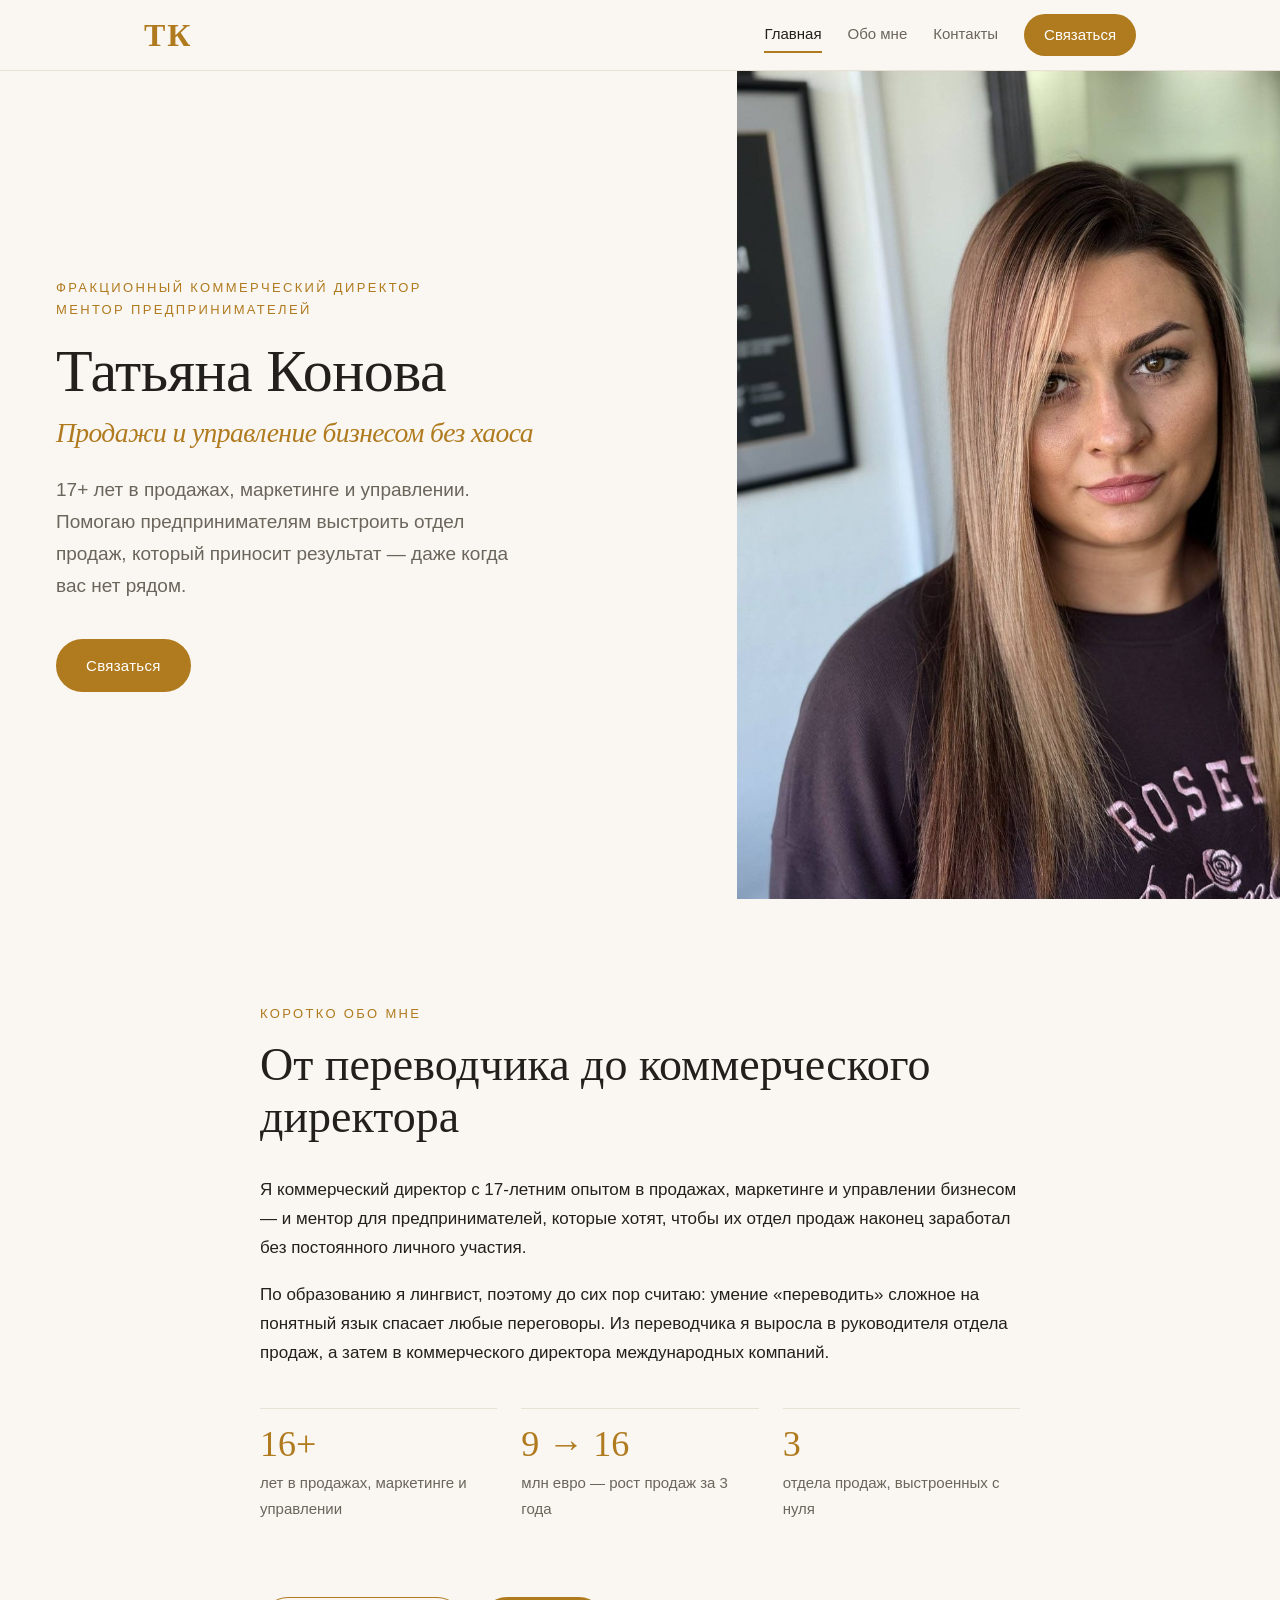
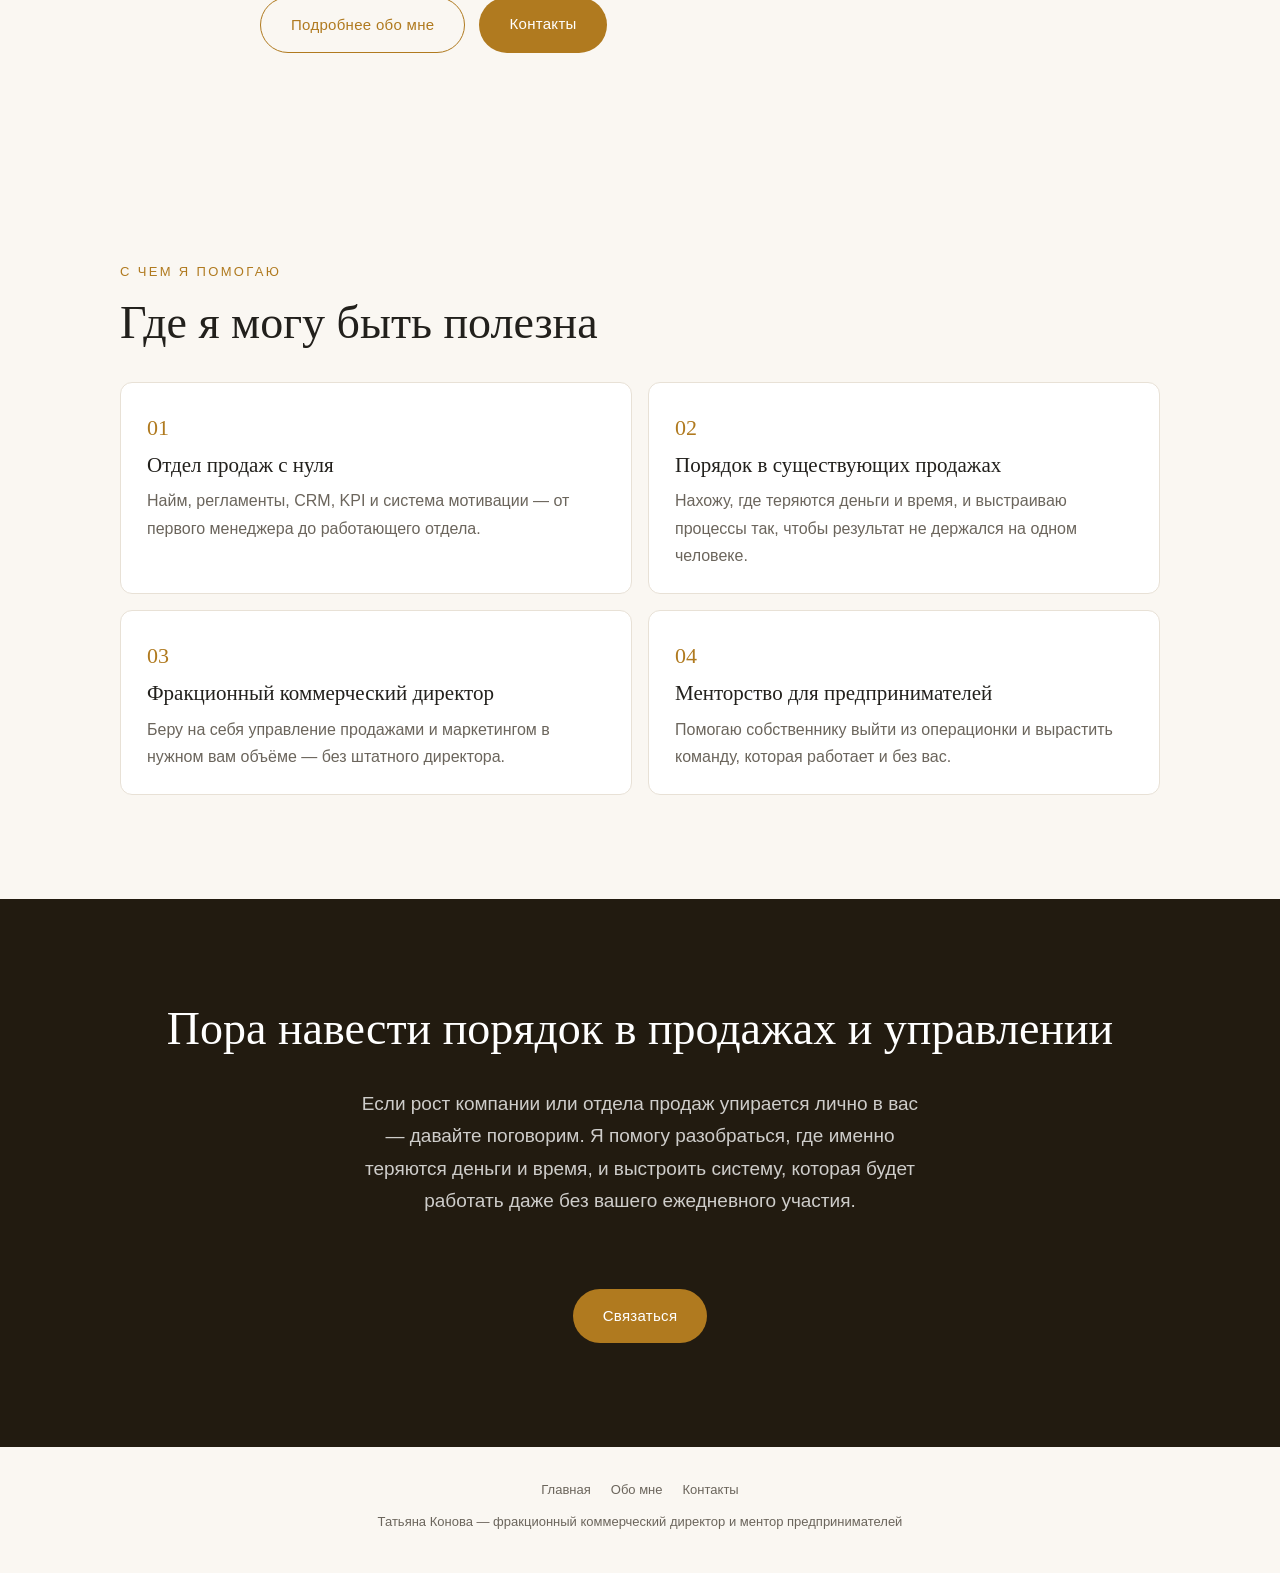
==== commit a8d4f8db: "Add TK monogram, services block and on-page contact form (Web3Forms) Co-Authored-By: Claude Sonnet 5" ====
--- a/index.html
+++ b/index.html
@@ -17,7 +17,7 @@
 
 <header class="site-header">
   <div class="bar">
-    <a class="brand" href="index.html">Татьяна Конова</a>
+    <a class="brand" href="index.html" aria-label="Татьяна Конова — на главную">ТК</a>
     <nav class="site-nav">
       <a href="index.html" aria-current="page">Главная</a>
       <a href="about.html">Обо мне</a>
@@ -68,6 +68,35 @@
   </div>
 </section>
 
+<section class="reveal">
+  <div class="wrap">
+    <div class="label">С чем я помогаю</div>
+    <h2>Где я могу быть полезна</h2>
+    <div class="services-grid">
+      <div class="service">
+        <div class="num">01</div>
+        <h3>Отдел продаж с нуля</h3>
+        <p>Найм, регламенты, CRM, KPI и система мотивации — от первого менеджера до работающего отдела.</p>
+      </div>
+      <div class="service">
+        <div class="num">02</div>
+        <h3>Порядок в существующих продажах</h3>
+        <p>Нахожу, где теряются деньги и время, и выстраиваю процессы так, чтобы результат не держался на одном человеке.</p>
+      </div>
+      <div class="service">
+        <div class="num">03</div>
+        <h3>Фракционный коммерческий директор</h3>
+        <p>Беру на себя управление продажами и маркетингом в нужном вам объёме — без штатного директора.</p>
+      </div>
+      <div class="service">
+        <div class="num">04</div>
+        <h3>Менторство для предпринимателей</h3>
+        <p>Помогаю собственнику выйти из операционки и вырастить команду, которая работает и без вас.</p>
+      </div>
+    </div>
+  </div>
+</section>
+
 <section class="finale reveal">
   <div class="wrap">
     <h2>Пора навести порядок в продажах и управлении</h2>
--- a/style.css
+++ b/style.css
@@ -196,7 +196,7 @@
   padding: 14px 24px;
   display: flex; align-items: center; justify-content: space-between; gap: 16px;
 }
-.brand { font-family: var(--serif); font-size: 19px; color: var(--text); text-decoration: none; white-space: nowrap; }
+.brand { font-family: var(--serif); font-size: 32px; font-weight: 700; letter-spacing: .06em; line-height: 1; color: var(--accent); text-decoration: none; white-space: nowrap; }
 .site-nav { display: flex; align-items: center; gap: 26px; }
 .site-nav a { color: var(--muted); text-decoration: none; font-size: 15px; padding: 4px 0; border-bottom: 2px solid transparent; }
 .site-nav a:hover { color: var(--text); }
@@ -270,7 +270,7 @@
 @media (max-width: 820px) {
   body { font-size: 16px; }
   .site-header .bar { padding: 10px 16px; }
-  .brand { font-size: 17px; }
+  .brand { font-size: 28px; }
   .site-nav { gap: 14px; }
   .site-nav a { font-size: 14px; }
   .site-nav a.nav-cta { display: none; }
@@ -286,3 +286,39 @@
   .principle { grid-template-columns: 40px 1fr; gap: 14px; }
   footer { padding: 32px 16px 40px; }
 }
+
+/* ---------- Главная: с чем помогаю ---------- */
+.services-grid { display: grid; grid-template-columns: repeat(2, 1fr); gap: 16px; margin-top: 32px; }
+.service {
+  padding: 26px 26px 24px;
+  background: var(--surface);
+  border: 1px solid var(--line);
+  border-radius: 12px;
+}
+.service .num { font-family: var(--serif); font-size: 22px; color: var(--accent); }
+.service h3 { margin: 6px 0 8px; font-size: 21px; }
+.service p { color: var(--muted); font-size: 16px; }
+
+/* ---------- Форма обратной связи ---------- */
+.lead-form { margin-top: 20px; display: grid; gap: 16px; }
+.lead-form label { display: grid; gap: 6px; font-size: 15px; color: var(--muted); }
+.lead-form input, .lead-form textarea {
+  font: inherit; color: var(--text);
+  padding: 12px 14px;
+  background: var(--surface);
+  border: 1px solid var(--line);
+  border-radius: 8px;
+  width: 100%;
+}
+.lead-form input:focus, .lead-form textarea:focus { outline: 2px solid var(--accent); outline-offset: 1px; }
+.lead-form textarea { min-height: 140px; resize: vertical; }
+.lead-form .hp { position: absolute; left: -9999px; }
+.lead-form button.cta-btn { border: 0; cursor: pointer; font-family: inherit; margin-top: 4px; }
+.lead-form button[disabled] { opacity: .6; cursor: default; }
+.form-status { font-size: 15px; min-height: 1.4em; }
+.form-status.ok { color: #3f6b3a; }
+.form-status.err { color: #a33a2a; }
+
+@media (max-width: 820px) {
+  .services-grid { grid-template-columns: 1fr; }
+}
